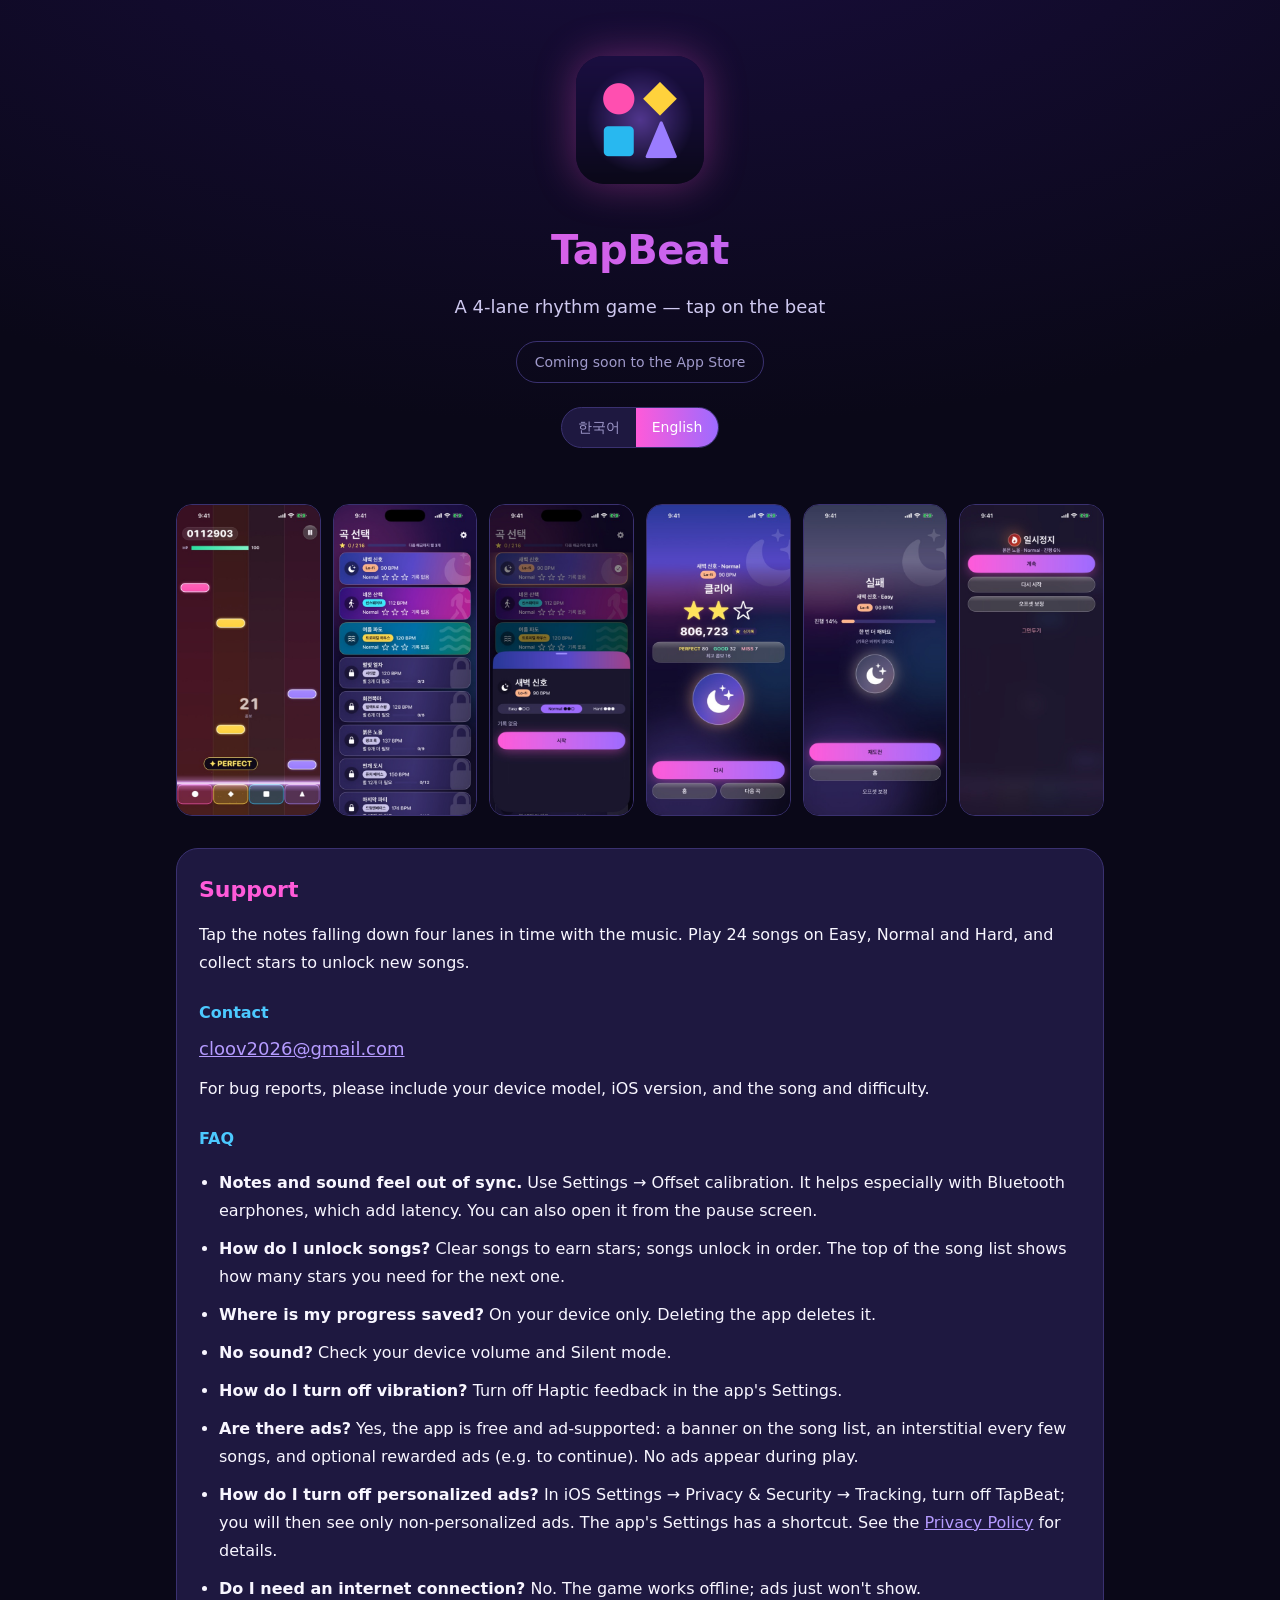
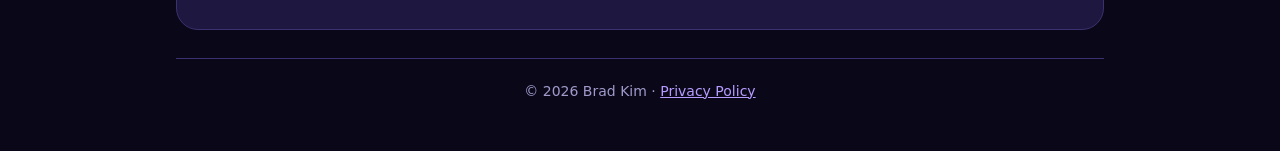
==== index.html @ 528a86f5 "TapBeat support page and privacy policy (ko/en) Co-Authored-By: Claude Opus 5.5 <noreply@anthropic.c" ====
<!DOCTYPE html>
<html lang="ko">
<head>
<meta charset="utf-8">
<meta name="viewport" content="width=device-width, initial-scale=1">
<title>탭비트 · TapBeat</title>
<meta name="description" content="떨어지는 노트를 박자에 맞춰 탭하는 4레인 리듬 게임. / A 4-lane rhythm game: tap the notes on the beat.">
<meta property="og:title" content="탭비트 · TapBeat">
<meta property="og:description" content="박자에 맞춰 탭! 4레인 리듬 게임 / Tap on the beat! A 4-lane rhythm game.">
<meta property="og:image" content="icon.png">
<link rel="icon" href="icon-small.png">
<link rel="stylesheet" href="style.css">
</head>
<body data-lang="ko">
<div class="wrap">
  <header>
    <img src="icon.png" alt="App icon">
    <h1 class="grad"><span lang="ko">탭비트</span><span lang="en">TapBeat</span></h1>
    <p class="sub"><span lang="ko">박자에 맞춰 탭하는 4레인 리듬 게임</span><span lang="en">A 4-lane rhythm game — tap on the beat</span></p>
    <p class="soon"><span lang="ko">App Store 출시 준비 중</span><span lang="en">Coming soon to the App Store</span></p>
    <div class="bar">
      <div class="langs" role="group" aria-label="Language">
        <button type="button" data-set-lang="ko" aria-pressed="true">한국어</button>
        <button type="button" data-set-lang="en" aria-pressed="false">English</button>
      </div>
    </div>
  </header>

  <div class="shots" lang="ko"><img src="shots/1.jpg" alt="플레이 화면"><img src="shots/2.jpg" alt="곡 선택"><img src="shots/3.jpg" alt="난이도 선택"><img src="shots/4.jpg" alt="결과 화면"><img src="shots/5.jpg" alt="실패 후 재도전"><img src="shots/6.jpg" alt="일시정지"></div>
  <div class="shots" lang="en"><img src="shots/1.jpg" alt="Gameplay"><img src="shots/2.jpg" alt="Song select"><img src="shots/3.jpg" alt="Difficulty"><img src="shots/4.jpg" alt="Results"><img src="shots/5.jpg" alt="Retry"><img src="shots/6.jpg" alt="Pause"></div>

  <section lang="ko">
    <h2>지원</h2>
    <p>4개의 레인으로 떨어지는 노트를 박자에 맞춰 탭하세요. 24곡을 Easy · Normal · Hard 세 난이도로 플레이하고, 별을 모아 새 곡을 해금할 수 있어요.</p>
    <h3>문의</h3>
    <p class="mail"><a href="mailto:cloov2026@gmail.com">cloov2026@gmail.com</a></p>
    <p>버그 제보 시 기기 모델, iOS 버전, 곡 이름과 난이도를 함께 보내 주시면 빠르게 확인할 수 있습니다.</p>
    <h3>자주 묻는 질문</h3>
    <ul>
      <li><strong>노트와 소리가 어긋나요.</strong> 설정 → 오프셋 보정에서 맞출 수 있어요. 블루투스 이어폰은 지연이 있어 보정이 특히 도움이 됩니다. 플레이 중 일시정지 화면에서도 열 수 있어요.</li>
      <li><strong>새 곡은 어떻게 해금하나요?</strong> 곡을 클리어해 별을 모으면 순서대로 열립니다. 곡 선택 화면 위쪽에서 다음 해금까지 남은 별을 볼 수 있어요.</li>
      <li><strong>진행 기록은 어디에 저장되나요?</strong> 기기 안에만 저장됩니다. 앱을 삭제하면 기록도 함께 삭제됩니다.</li>
      <li><strong>소리가 안 나요.</strong> 기기 볼륨과 무음 모드를 확인해 주세요.</li>
      <li><strong>진동을 끄고 싶어요.</strong> 앱의 설정 → 햅틱 피드백을 끄면 됩니다.</li>
      <li><strong>광고가 있나요?</strong> 무료 앱이라 광고가 있습니다. 곡 선택 화면 하단 배너, 몇 곡마다 한 번 나오는 전면 광고, 원할 때만 보는 보상형 광고(이어하기 등)가 있으며 플레이 중에는 광고가 나오지 않습니다.</li>
      <li><strong>맞춤 광고를 끄고 싶어요.</strong> iOS 설정 → 개인정보 보호 및 보안 → 추적에서 탭비트를 끄면 맞춤형이 아닌 광고만 표시됩니다. 앱의 설정 → 광고 추적 설정 열기로 바로 갈 수 있어요. 자세한 내용은 <a data-keep-lang href="privacy.html">개인정보처리방침</a>을 참고하세요.</li>
      <li><strong>인터넷이 꼭 필요한가요?</strong> 아니요. 게임은 오프라인에서도 할 수 있고, 광고만 표시되지 않습니다.</li>
    </ul>
  </section>

  <section lang="en">
    <h2>Support</h2>
    <p>Tap the notes falling down four lanes in time with the music. Play 24 songs on Easy, Normal and Hard, and collect stars to unlock new songs.</p>
    <h3>Contact</h3>
    <p class="mail"><a href="mailto:cloov2026@gmail.com">cloov2026@gmail.com</a></p>
    <p>For bug reports, please include your device model, iOS version, and the song and difficulty.</p>
    <h3>FAQ</h3>
    <ul>
      <li><strong>Notes and sound feel out of sync.</strong> Use Settings → Offset calibration. It helps especially with Bluetooth earphones, which add latency. You can also open it from the pause screen.</li>
      <li><strong>How do I unlock songs?</strong> Clear songs to earn stars; songs unlock in order. The top of the song list shows how many stars you need for the next one.</li>
      <li><strong>Where is my progress saved?</strong> On your device only. Deleting the app deletes it.</li>
      <li><strong>No sound?</strong> Check your device volume and Silent mode.</li>
      <li><strong>How do I turn off vibration?</strong> Turn off Haptic feedback in the app's Settings.</li>
      <li><strong>Are there ads?</strong> Yes, the app is free and ad-supported: a banner on the song list, an interstitial every few songs, and optional rewarded ads (e.g. to continue). No ads appear during play.</li>
      <li><strong>How do I turn off personalized ads?</strong> In iOS Settings → Privacy &amp; Security → Tracking, turn off TapBeat; you will then see only non-personalized ads. The app's Settings has a shortcut. See the <a data-keep-lang href="privacy.html">Privacy Policy</a> for details.</li>
      <li><strong>Do I need an internet connection?</strong> No. The game works offline; ads just won't show.</li>
    </ul>
  </section>

  <footer>© 2026 Brad Kim · <a data-keep-lang href="privacy.html"><span lang="ko">개인정보처리방침</span><span lang="en">Privacy Policy</span></a></footer>
</div>
<script>window.PAGE_TITLES = { ko: "탭비트 · TapBeat", en: "TapBeat" };</script>
<script src="lang.js"></script>
</body>
</html>
---- style.css ----
:root { --bg:#0a0818; --card:#1e1840; --raised:#2a2358; --ink:#f8f6ff; --dim:#a09acb; --soft:#cfc9f0; --line:#3a3170;
  --pink:#ff5ad9; --violet:#9d6bff; --cyan:#4cc9ff; --link:#b59bff; }
* { box-sizing: border-box; }
html { -webkit-text-size-adjust: 100%; }
body { margin: 0; color: var(--ink); background: var(--bg) radial-gradient(1200px 600px at 50% -10%, #1a0e40, var(--bg)) no-repeat;
  font: 400 16px/1.75 -apple-system, BlinkMacSystemFont, "Apple SD Gothic Neo", system-ui, sans-serif; }
/* Only the selected language is shown; Korean is the default (also without JavaScript). */
body[data-lang] [lang] { display: none !important; }
body[data-lang="ko"] [lang="ko"], body[data-lang="en"] [lang="en"] { display: revert !important; }
body[data-lang="ko"] .shots[lang="ko"], body[data-lang="en"] .shots[lang="en"] { display: grid !important; }
a { color: var(--link); }
.wrap { max-width: 960px; margin: 0 auto; padding: 0 16px; }
.narrow { max-width: 760px; padding-top: 48px; padding-bottom: 32px; }
header { text-align: center; padding: 56px 0 24px; }
header img { width: 128px; height: 128px; border-radius: 28px; box-shadow: 0 0 40px rgba(255,90,217,.35); }
h1 { font-size: 40px; margin: 22px 0 6px; font-weight: 800; letter-spacing: -.5px; }
.grad { background: linear-gradient(90deg, var(--pink), var(--violet)); -webkit-background-clip: text; background-clip: text; color: transparent; }
.sub { color: var(--soft); margin: 0; font-size: 18px; }
.soon { display: inline-block; margin: 18px 0 0; padding: 8px 18px; border-radius: 999px; border: 1px solid var(--line); color: var(--dim); font-size: 14px; }
.bar { display: flex; gap: 12px; align-items: center; flex-wrap: wrap; margin: 0 0 28px; }
header .bar { justify-content: center; margin: 24px 0 0; }
.langs { display: inline-flex; border: 1px solid var(--line); border-radius: 999px; overflow: hidden; background: var(--card); }
.langs button { font: inherit; font-size: 14px; padding: 7px 16px; border: 0; background: transparent; color: var(--dim); cursor: pointer; }
.langs button[aria-pressed="true"] { background: linear-gradient(90deg, var(--pink), var(--violet)); color: #fff; }
.back { padding: 7px 16px; background: var(--card); border: 1px solid var(--line); border-radius: 999px; color: var(--ink); text-decoration: none; font-size: 14px; }
.shots { grid-template-columns: repeat(6, 1fr); gap: 12px; margin: 32px 0; }
.shots img { width: 100%; border-radius: 16px; border: 1px solid var(--line); display: block; }
section { background: var(--card); border: 1px solid var(--line); border-radius: 22px; padding: 22px 22px 10px; margin: 0 0 28px; }
h2 { font-size: 22px; margin: 0 0 12px; color: var(--pink); }
h3 { font-size: 16px; margin: 22px 0 6px; color: var(--cyan); }
p, li { margin: 0 0 10px; }
ul { padding-left: 20px; }
.mail { font-size: 18px; }
.when { color: var(--dim); font-size: 14px; margin: 0 0 20px; }
table { width: 100%; border-collapse: collapse; margin: 4px 0 16px; font-size: 14px; }
th, td { text-align: left; vertical-align: top; padding: 8px; border-bottom: 1px solid var(--line); }
th { color: var(--soft); font-weight: 600; white-space: nowrap; background: var(--raised); }
.scroll { overflow-x: auto; }
footer { color: var(--dim); font-size: 14px; border-top: 1px solid var(--line); padding: 20px 0 48px; text-align: center; }
@media (max-width: 640px) { h1 { font-size: 32px; } .shots { grid-template-columns: repeat(2, 1fr); } }
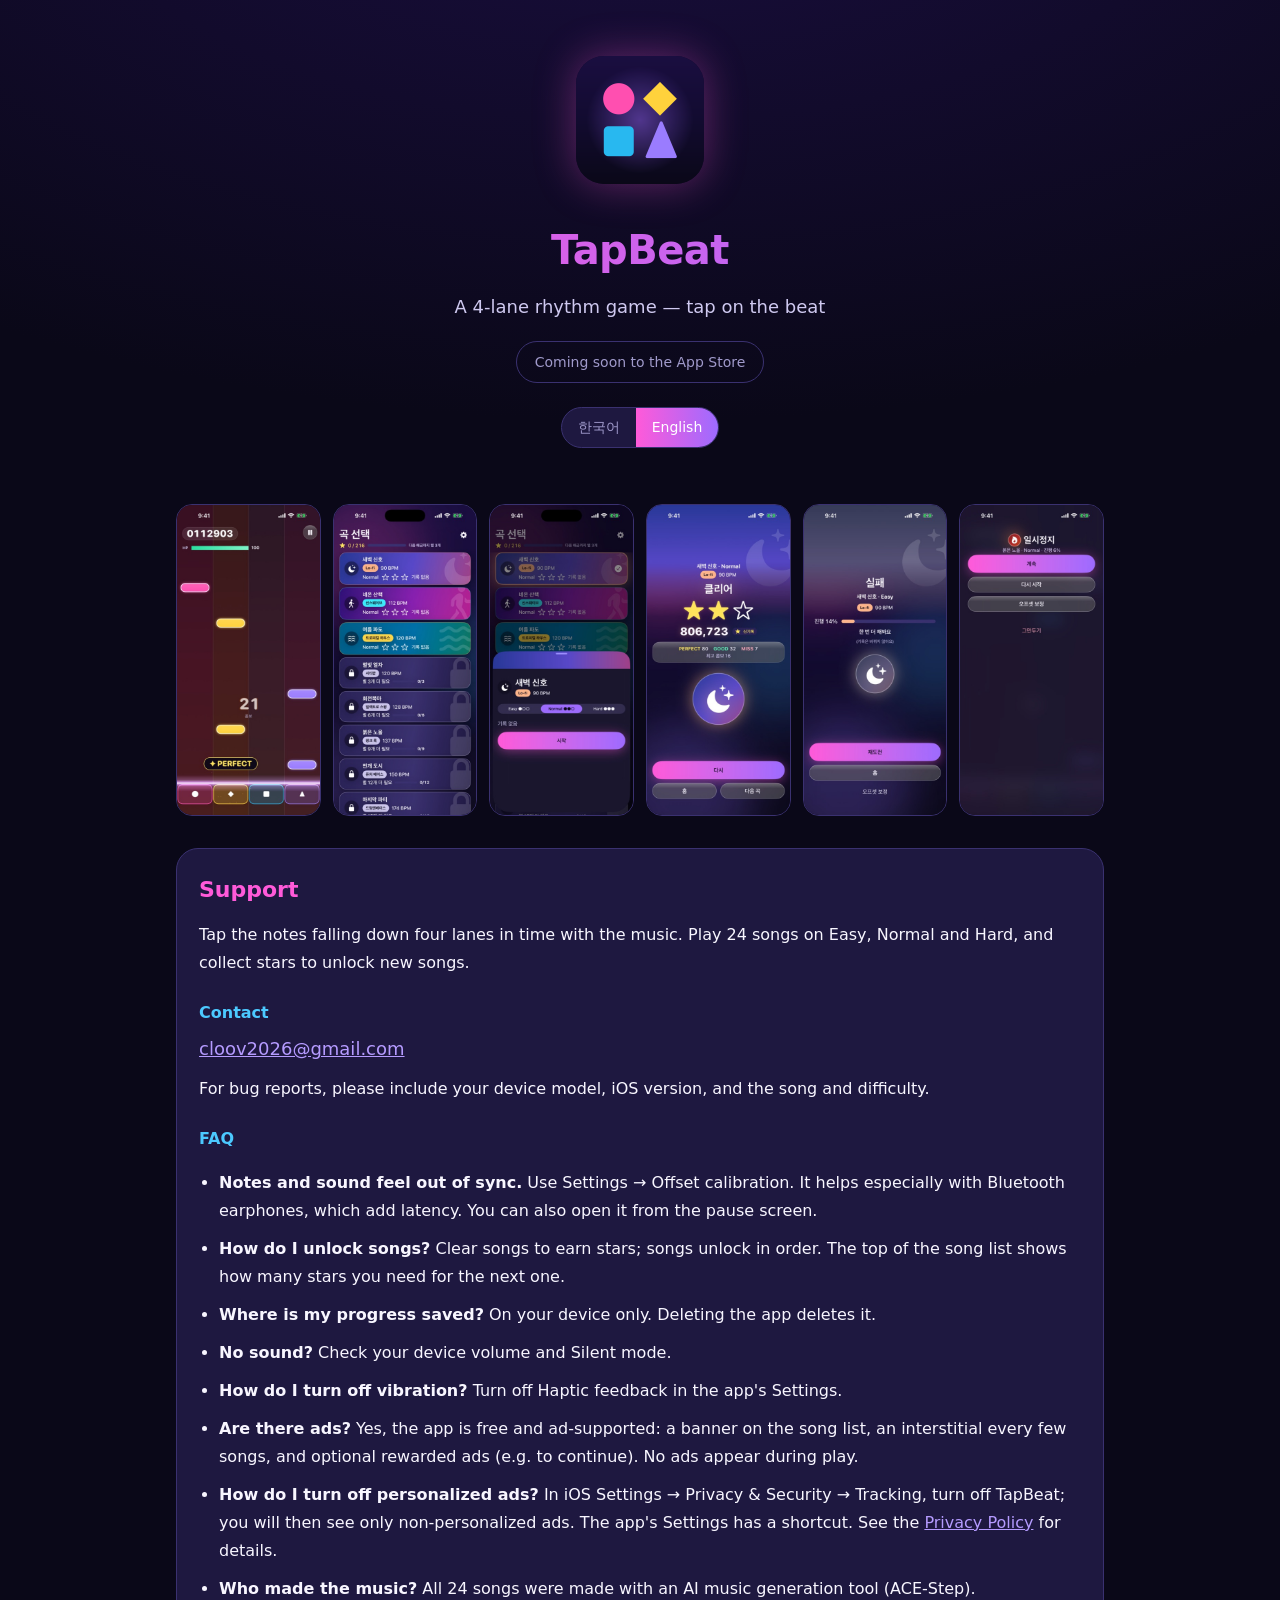
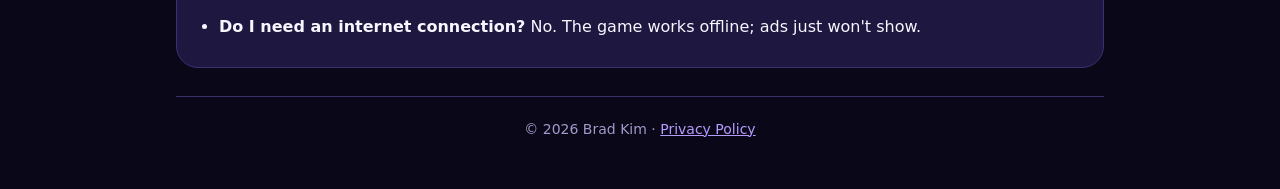
==== commit 7ffb4466: "Support FAQ: disclose AI-made music Co-Authored-By: Claude Opus 5.5 <noreply@anthropic.com>" ====
--- a/index.html
+++ b/index.html
@@ -44,6 +44,7 @@
       <li><strong>진동을 끄고 싶어요.</strong> 앱의 설정 → 햅틱 피드백을 끄면 됩니다.</li>
       <li><strong>광고가 있나요?</strong> 무료 앱이라 광고가 있습니다. 곡 선택 화면 하단 배너, 몇 곡마다 한 번 나오는 전면 광고, 원할 때만 보는 보상형 광고(이어하기 등)가 있으며 플레이 중에는 광고가 나오지 않습니다.</li>
       <li><strong>맞춤 광고를 끄고 싶어요.</strong> iOS 설정 → 개인정보 보호 및 보안 → 추적에서 탭비트를 끄면 맞춤형이 아닌 광고만 표시됩니다. 앱의 설정 → 광고 추적 설정 열기로 바로 갈 수 있어요. 자세한 내용은 <a data-keep-lang href="privacy.html">개인정보처리방침</a>을 참고하세요.</li>
+      <li><strong>음악은 누가 만들었나요?</strong> 수록곡 24곡은 AI 음악 생성 도구(ACE-Step)로 제작했습니다.</li>
       <li><strong>인터넷이 꼭 필요한가요?</strong> 아니요. 게임은 오프라인에서도 할 수 있고, 광고만 표시되지 않습니다.</li>
     </ul>
   </section>
@@ -63,6 +64,7 @@
       <li><strong>How do I turn off vibration?</strong> Turn off Haptic feedback in the app's Settings.</li>
       <li><strong>Are there ads?</strong> Yes, the app is free and ad-supported: a banner on the song list, an interstitial every few songs, and optional rewarded ads (e.g. to continue). No ads appear during play.</li>
       <li><strong>How do I turn off personalized ads?</strong> In iOS Settings → Privacy &amp; Security → Tracking, turn off TapBeat; you will then see only non-personalized ads. The app's Settings has a shortcut. See the <a data-keep-lang href="privacy.html">Privacy Policy</a> for details.</li>
+      <li><strong>Who made the music?</strong> All 24 songs were made with an AI music generation tool (ACE-Step).</li>
       <li><strong>Do I need an internet connection?</strong> No. The game works offline; ads just won't show.</li>
     </ul>
   </section>
